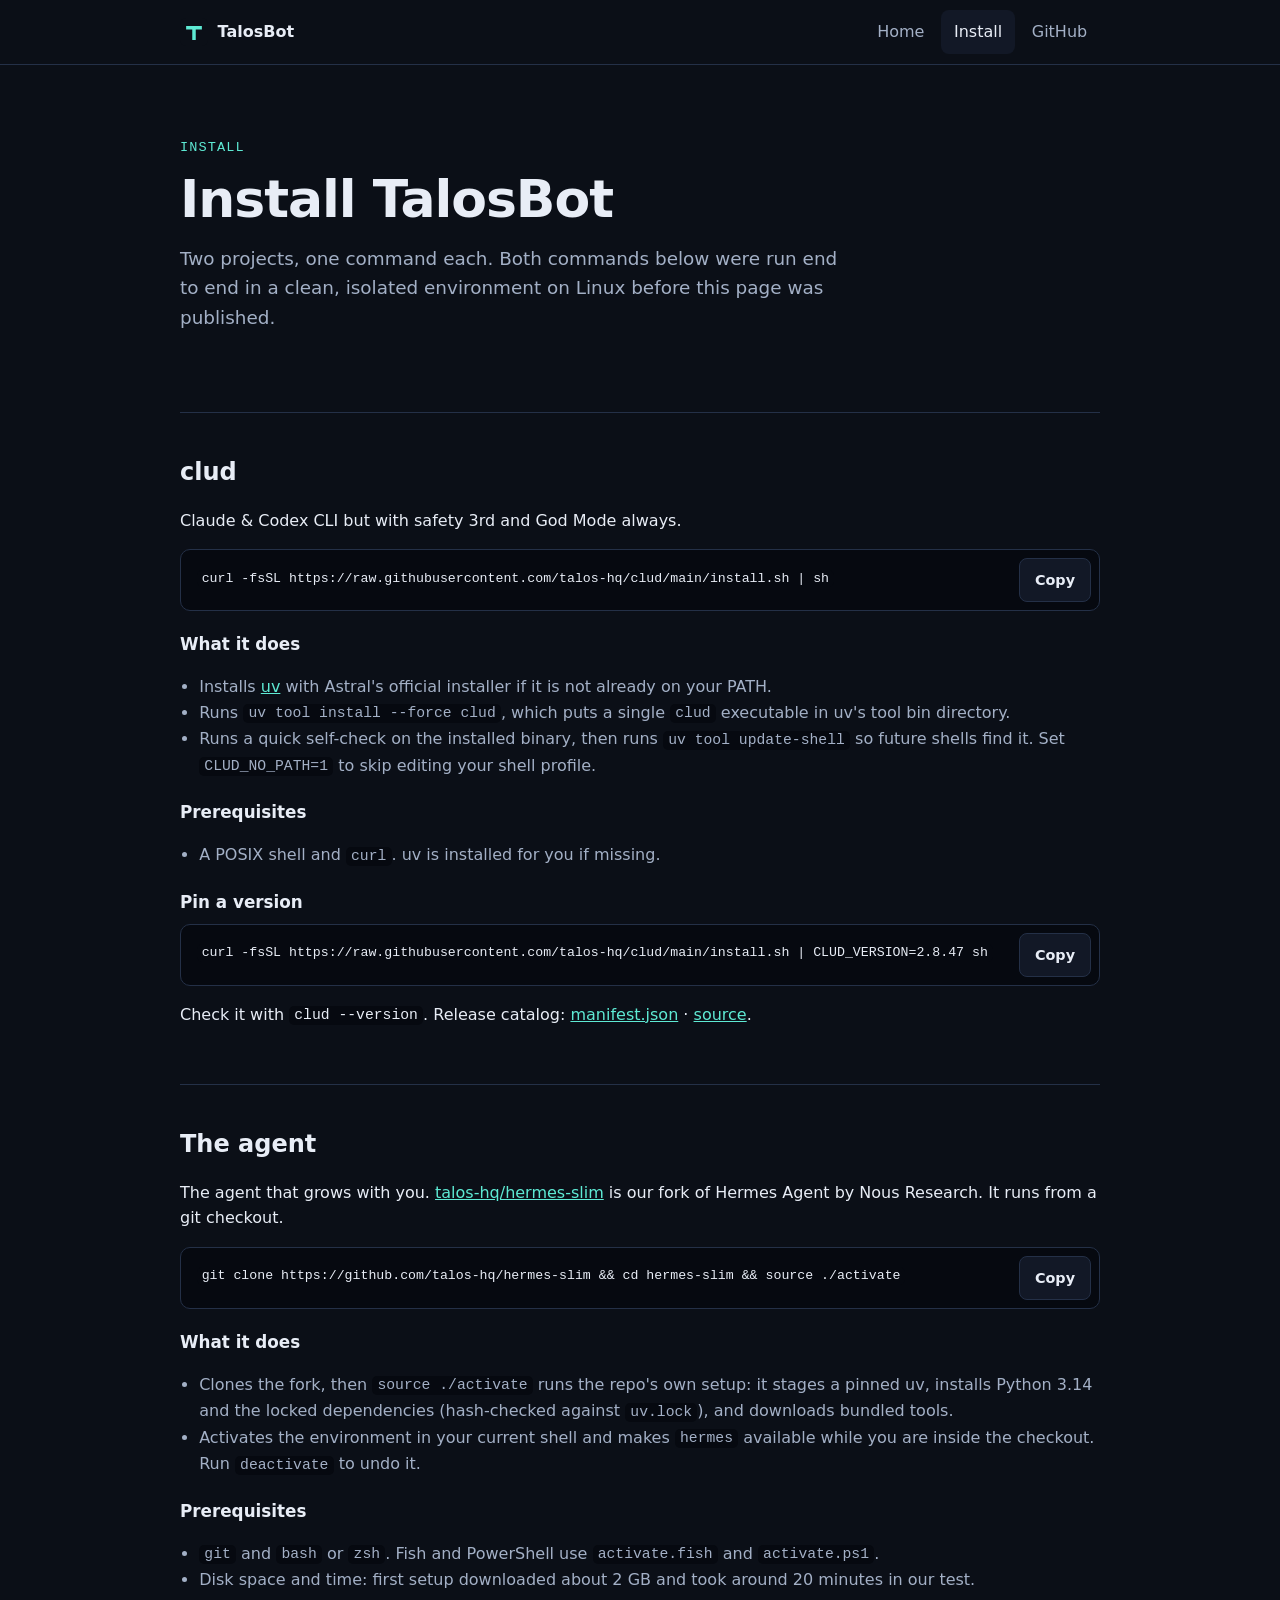
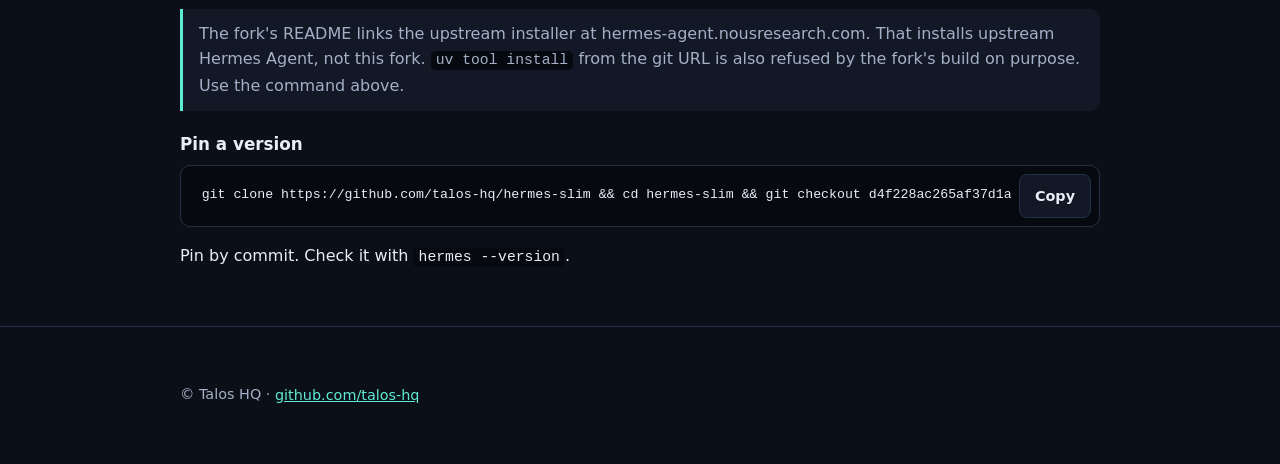
==== install/index.html @ ea89b293 "Add TalosBot landing and install pages Co-Authored-By: Claude Opus 5.5 <noreply@anthropic.com>" ====
<!doctype html>
<html lang="en">
<head>
<meta charset="utf-8">
<meta name="viewport" content="width=device-width, initial-scale=1">
<title>Install — TalosBot</title>
<meta name="description" content="Install clud and the TalosBot agent with verified one-line commands.">
<link rel="canonical" href="https://talosbot.ai/install/">
<link rel="icon" href="/favicon.svg" type="image/svg+xml">
<link rel="stylesheet" href="/assets/styles.css">
<meta property="og:type" content="website">
<meta property="og:site_name" content="TalosBot">
<meta property="og:title" content="Install — TalosBot">
<meta property="og:description" content="Install clud and the TalosBot agent with verified one-line commands.">
<meta property="og:url" content="https://talosbot.ai/install/">
<meta name="twitter:card" content="summary">
<meta name="twitter:title" content="Install — TalosBot">
<meta name="twitter:description" content="Install clud and the TalosBot agent with verified one-line commands.">
</head>
<body>
<a class="skip" href="#main">Skip to content</a>
<header class="site">
  <div class="wrap">
    <a class="brand" href="/"><img src="/favicon.svg" alt="" width="28" height="28">TalosBot</a>
    <nav aria-label="Primary">
      <ul>
        <li><a href="/">Home</a></li>
        <li><a href="/install/" aria-current="page">Install</a></li>
        <li><a href="https://github.com/talos-hq">GitHub</a></li>
      </ul>
    </nav>
  </div>
</header>
<main id="main">
  <div class="wrap">
    <section class="hero" aria-labelledby="page-title">
      <p class="eyebrow">Install</p>
      <h1 id="page-title">Install TalosBot</h1>
      <p class="lede">Two projects, one command each. Both commands below were run end to end in a clean, isolated environment on Linux before this page was published.</p>
    </section>

    <section class="product" id="clud" aria-labelledby="clud-title">
      <h2 id="clud-title">clud</h2>
      <p>Claude &amp; Codex CLI but with safety 3rd and God Mode always.</p>
      <div class="cmd"><pre><code id="cmd-clud">curl -fsSL https://raw.githubusercontent.com/talos-hq/clud/main/install.sh | sh</code></pre><button class="copy" type="button" data-copy="cmd-clud">Copy</button></div>
      <h3>What it does</h3>
      <ul class="plain">
        <li>Installs <a href="https://docs.astral.sh/uv/">uv</a> with Astral's official installer if it is not already on your PATH.</li>
        <li>Runs <code>uv tool install --force clud</code>, which puts a single <code>clud</code> executable in uv's tool bin directory.</li>
        <li>Runs a quick self-check on the installed binary, then runs <code>uv tool update-shell</code> so future shells find it. Set <code>CLUD_NO_PATH=1</code> to skip editing your shell profile.</li>
      </ul>
      <h3>Prerequisites</h3>
      <ul class="plain"><li>A POSIX shell and <code>curl</code>. uv is installed for you if missing.</li></ul>
      <h3>Pin a version</h3>
      <div class="cmd"><pre><code id="cmd-clud-pin">curl -fsSL https://raw.githubusercontent.com/talos-hq/clud/main/install.sh | CLUD_VERSION=2.8.47 sh</code></pre><button class="copy" type="button" data-copy="cmd-clud-pin">Copy</button></div>
      <p>Check it with <code>clud --version</code>. Release catalog: <a href="https://talos-hq.github.io/clud/install/manifest.json">manifest.json</a> · <a href="https://github.com/talos-hq/clud">source</a>.</p>
    </section>

    <section class="product" id="agent" aria-labelledby="agent-title">
      <h2 id="agent-title">The agent</h2>
      <p>The agent that grows with you. <a href="https://github.com/talos-hq/hermes-slim">talos-hq/hermes-slim</a> is our fork of Hermes Agent by Nous Research. It runs from a git checkout.</p>
      <div class="cmd"><pre><code id="cmd-agent">git clone https://github.com/talos-hq/hermes-slim &amp;&amp; cd hermes-slim &amp;&amp; source ./activate</code></pre><button class="copy" type="button" data-copy="cmd-agent">Copy</button></div>
      <h3>What it does</h3>
      <ul class="plain">
        <li>Clones the fork, then <code>source ./activate</code> runs the repo's own setup: it stages a pinned uv, installs Python 3.14 and the locked dependencies (hash-checked against <code>uv.lock</code>), and downloads bundled tools.</li>
        <li>Activates the environment in your current shell and makes <code>hermes</code> available while you are inside the checkout. Run <code>deactivate</code> to undo it.</li>
      </ul>
      <h3>Prerequisites</h3>
      <ul class="plain">
        <li><code>git</code> and <code>bash</code> or <code>zsh</code>. Fish and PowerShell use <code>activate.fish</code> and <code>activate.ps1</code>.</li>
        <li>Disk space and time: first setup downloaded about 2&nbsp;GB and took around 20 minutes in our test.</li>
      </ul>
      <p class="note">The fork's README links the upstream installer at hermes-agent.nousresearch.com. That installs upstream Hermes Agent, not this fork. <code>uv tool install</code> from the git URL is also refused by the fork's build on purpose. Use the command above.</p>
      <h3>Pin a version</h3>
      <div class="cmd"><pre><code id="cmd-agent-pin">git clone https://github.com/talos-hq/hermes-slim &amp;&amp; cd hermes-slim &amp;&amp; git checkout d4f228ac265af37d1a52ff65b28d884fd4b1aa22 &amp;&amp; source ./activate</code></pre><button class="copy" type="button" data-copy="cmd-agent-pin">Copy</button></div>
      <p>Pin by commit. Check it with <code>hermes --version</code>.</p>
    </section>
  </div>
</main>
<footer class="site">
  <div class="wrap">
    <p>© Talos HQ · <a href="https://github.com/talos-hq">github.com/talos-hq</a></p>
  </div>
</footer>
<script>
document.querySelectorAll('button[data-copy]').forEach(function (b) {
  b.addEventListener('click', function () {
    var t = document.getElementById(b.getAttribute('data-copy')).textContent;
    navigator.clipboard.writeText(t).then(function () {
      b.textContent = 'Copied';
      setTimeout(function () { b.textContent = 'Copy'; }, 1500);
    }, function () { b.textContent = 'Select it'; });
  });
});
</script>
</body>
</html>
---- assets/styles.css ----
:root{--bg:#0b0f17;--panel:#121826;--line:#243047;--fg:#e8edf6;--muted:#a3b0c6;--accent:#5eead4;--accent-ink:#04221d;
--font:system-ui,-apple-system,"Segoe UI",Roboto,Ubuntu,"Helvetica Neue",Arial,sans-serif;
--mono:ui-monospace,SFMono-Regular,Menlo,Consolas,"Liberation Mono",monospace}
*{box-sizing:border-box}
html{color-scheme:dark;scroll-behavior:smooth}
body{margin:0;background:var(--bg);color:var(--fg);font:16px/1.6 var(--font);min-width:320px}
a{color:var(--accent)}
a:hover{text-decoration-thickness:2px}
:focus-visible{outline:3px solid var(--accent);outline-offset:3px;border-radius:4px}
.skip{position:absolute;left:-999px;top:0;background:var(--accent);color:var(--accent-ink);padding:.75rem 1rem;z-index:10}
.skip:focus{left:1rem}
.wrap{max-width:960px;margin:0 auto;padding:0 1.25rem}
header.site{border-bottom:1px solid var(--line)}
header.site .wrap{display:flex;align-items:center;justify-content:space-between;gap:1rem;flex-wrap:wrap;min-height:64px}
.brand{display:inline-flex;align-items:center;gap:.6rem;color:var(--fg);text-decoration:none;font-weight:700;min-height:44px}
.brand img{width:28px;height:28px}
nav ul{list-style:none;margin:0;padding:0;display:flex;gap:.25rem;flex-wrap:wrap}
nav a{display:inline-flex;align-items:center;min-height:44px;padding:0 .8rem;color:var(--muted);text-decoration:none;border-radius:8px}
nav a:hover,nav a[aria-current=page]{color:var(--fg);background:var(--panel)}
.hero{padding:4.5rem 0 3rem}
.eyebrow{font-family:var(--mono);color:var(--accent);font-size:.85rem;letter-spacing:.08em;text-transform:uppercase;margin:0 0 .75rem}
h1{font-size:clamp(2rem,6vw,3.25rem);line-height:1.1;margin:0 0 1rem;letter-spacing:-.02em}
h2{font-size:1.5rem;margin:0 0 .5rem}
h3{font-size:1.05rem;margin:1.25rem 0 .4rem}
.lede{color:var(--muted);font-size:1.15rem;max-width:42rem;margin:0 0 2rem}
.btn{display:inline-flex;align-items:center;justify-content:center;min-height:44px;padding:0 1.25rem;border-radius:10px;font-weight:600;text-decoration:none;border:1px solid var(--line);color:var(--fg);background:var(--panel)}
.btn.primary{background:var(--accent);color:var(--accent-ink);border-color:var(--accent)}
.actions{display:flex;gap:.75rem;flex-wrap:wrap}
.grid{display:grid;grid-template-columns:repeat(auto-fit,minmax(260px,1fr));gap:1rem;padding:1rem 0 3rem}
.card{background:var(--panel);border:1px solid var(--line);border-radius:14px;padding:1.5rem}
.card p{color:var(--muted);margin:.25rem 0 1rem}
.tag{font-family:var(--mono);font-size:.8rem;color:var(--accent)}
section.product{border-top:1px solid var(--line);padding:2.5rem 0}
.cmd{display:flex;align-items:stretch;gap:.5rem;background:#060910;border:1px solid var(--line);border-radius:10px;padding:.5rem;margin:.5rem 0 1rem}
.cmd pre{margin:0;flex:1;overflow-x:auto;padding:.6rem .5rem;font:0.9rem/1.5 var(--mono);color:var(--fg);white-space:pre}
.copy{min-width:72px;min-height:44px;border-radius:8px;border:1px solid var(--line);background:var(--panel);color:var(--fg);font:600 .9rem var(--font);cursor:pointer}
.copy:hover{border-color:var(--accent)}
ul.plain{padding-left:1.2rem;color:var(--muted)}
code{font-family:var(--mono);font-size:.92em;background:#060910;padding:.1em .35em;border-radius:5px}
.note{border-left:3px solid var(--accent);background:var(--panel);padding:.75rem 1rem;border-radius:0 10px 10px 0;color:var(--muted)}
footer.site{border-top:1px solid var(--line);color:var(--muted);font-size:.9rem;padding:2rem 0}
footer.site a{display:inline-flex;align-items:center;min-height:44px}
@media (prefers-reduced-motion:reduce){html{scroll-behavior:auto}*{transition:none!important;animation:none!important}}
@media (max-width:480px){.cmd{flex-direction:column}.copy{width:100%}.hero{padding:3rem 0 2rem}}
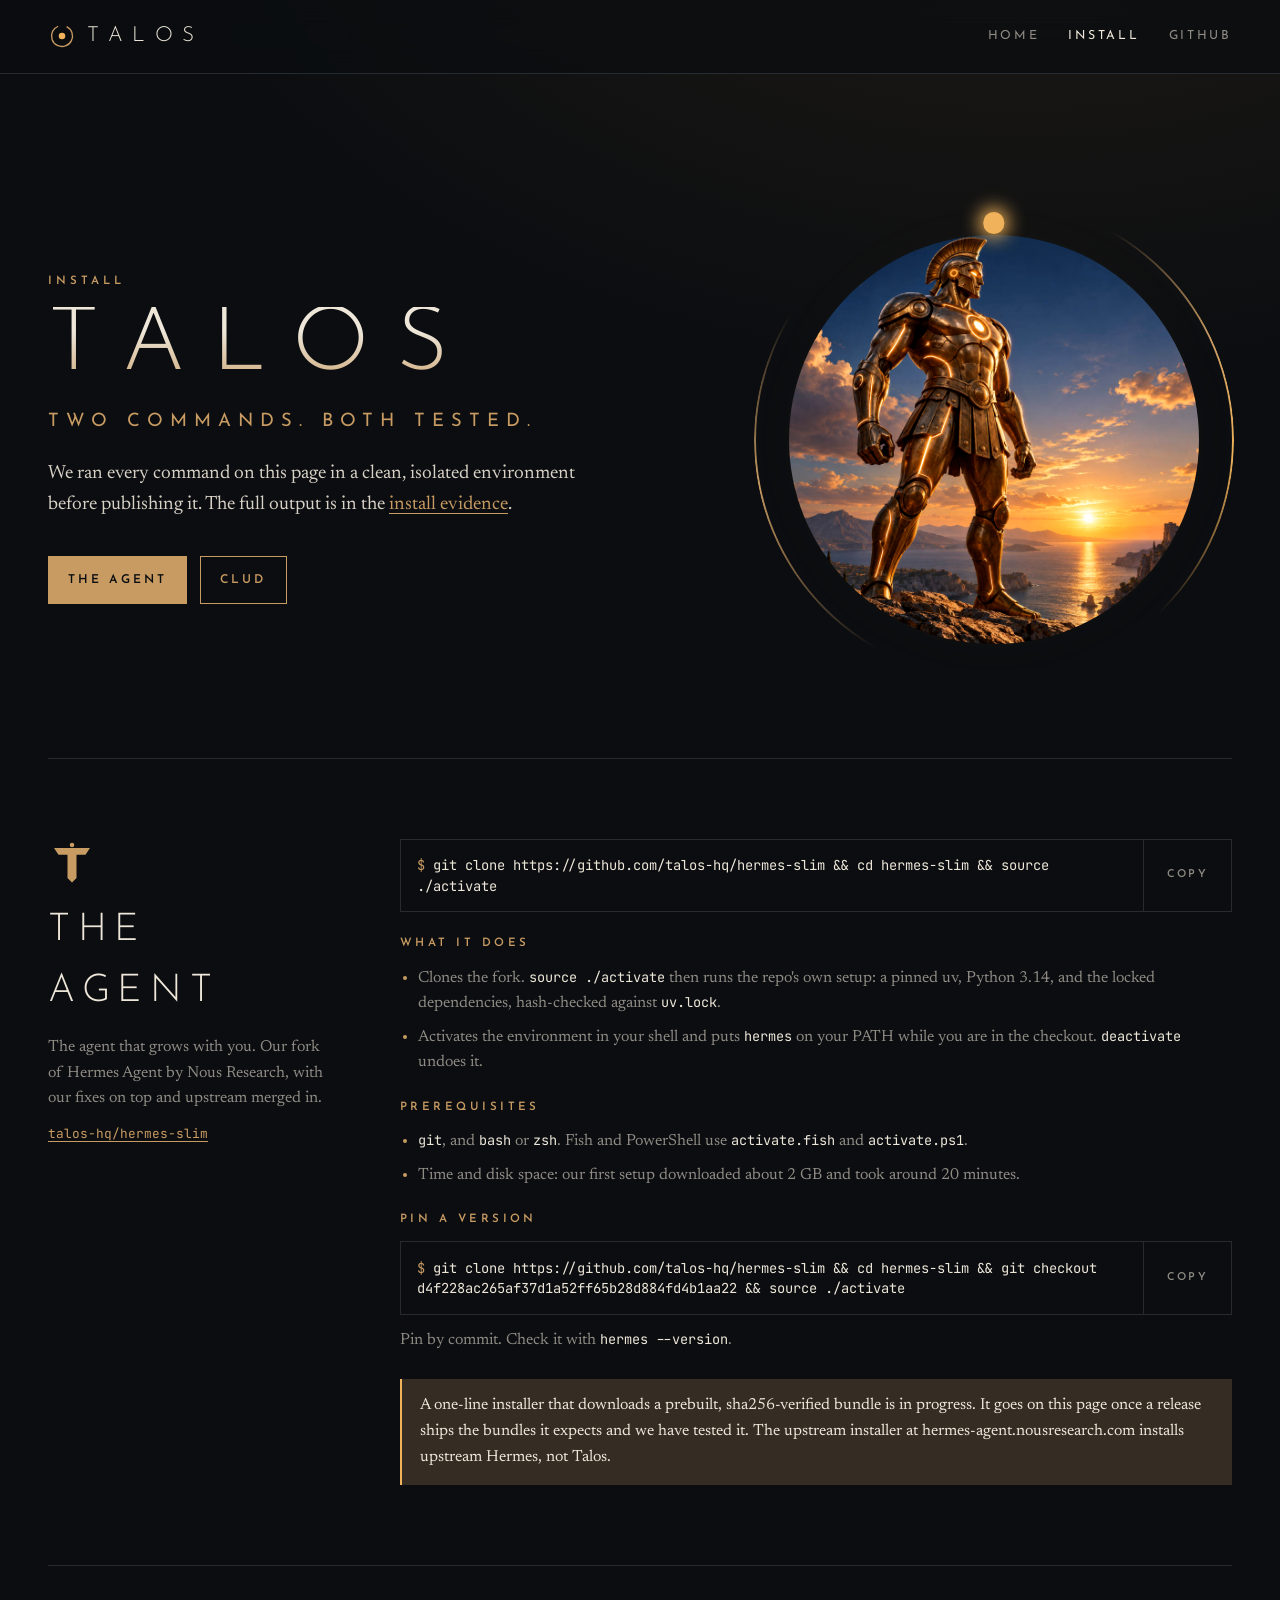
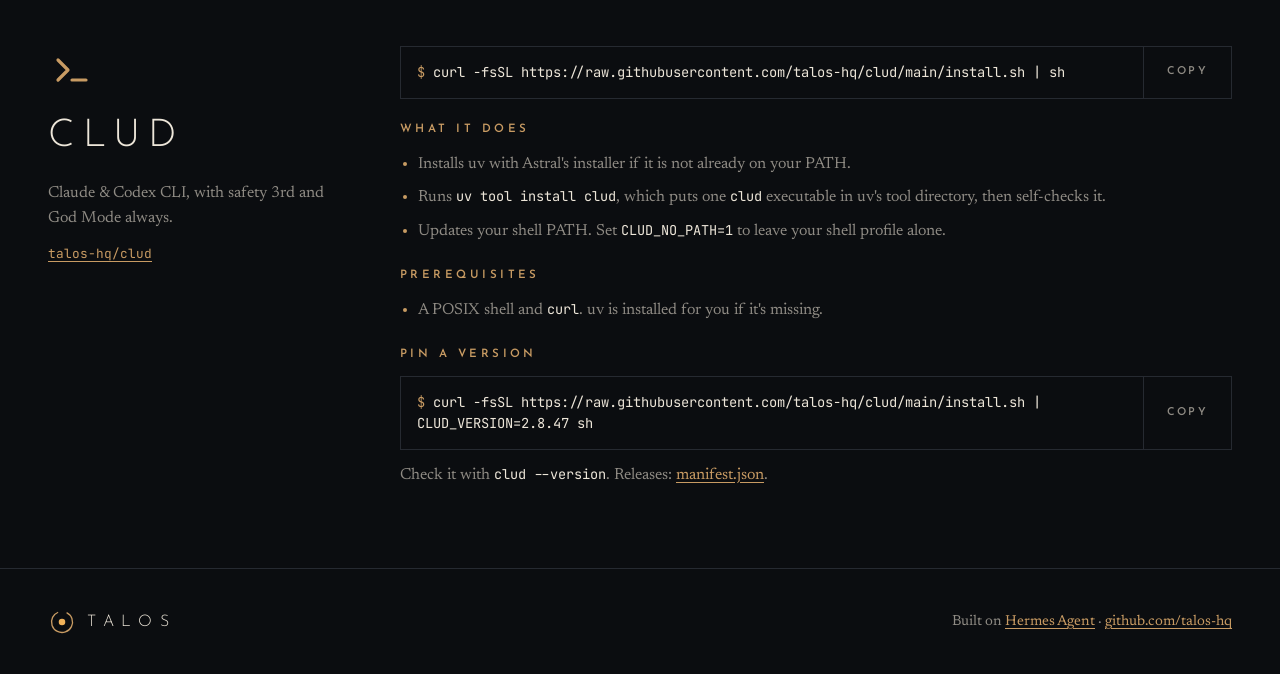
==== commit 1af28932: "Redesign talosbot.ai around the Talos identity Bronze-on-obsidian look from the Talos brand boards: " ====
--- a/install/index.html
+++ b/install/index.html
@@ -2,96 +2,134 @@
 <html lang="en">
 <head>
 <meta charset="utf-8">
-<meta name="viewport" content="width=device-width, initial-scale=1">
-<title>Install — TalosBot</title>
-<meta name="description" content="Install clud and the TalosBot agent with verified one-line commands.">
+<meta name="viewport" content="width=device-width, initial-scale=1, viewport-fit=cover">
+<title>Install Talos</title>
+<meta name="description" content="Install the Talos agent and clud. Every command on this page was run end to end before it was published.">
+<meta name="theme-color" content="#0b0d10">
 <link rel="canonical" href="https://talosbot.ai/install/">
 <link rel="icon" href="/favicon.svg" type="image/svg+xml">
+<link rel="preconnect" href="https://fonts.googleapis.com">
+<link rel="preconnect" href="https://fonts.gstatic.com" crossorigin>
+<link rel="stylesheet" href="https://fonts.googleapis.com/css2?family=Josefin+Sans:wght@200;300;400;600&family=Newsreader:ital,opsz,wght@0,6..72,400;0,6..72,500;1,6..72,400&family=JetBrains+Mono:wght@400;600&display=swap">
 <link rel="stylesheet" href="/assets/styles.css">
 <meta property="og:type" content="website">
-<meta property="og:site_name" content="TalosBot">
-<meta property="og:title" content="Install — TalosBot">
-<meta property="og:description" content="Install clud and the TalosBot agent with verified one-line commands.">
+<meta property="og:site_name" content="Talos">
+<meta property="og:title" content="Install Talos">
+<meta property="og:description" content="Install the Talos agent and clud with commands we ran before publishing.">
 <meta property="og:url" content="https://talosbot.ai/install/">
-<meta name="twitter:card" content="summary">
-<meta name="twitter:title" content="Install — TalosBot">
-<meta name="twitter:description" content="Install clud and the TalosBot agent with verified one-line commands.">
+<meta property="og:image" content="https://talosbot.ai/assets/og.jpg">
+<meta name="twitter:card" content="summary_large_image">
+<meta name="twitter:image" content="https://talosbot.ai/assets/og.jpg">
 </head>
 <body>
 <a class="skip" href="#main">Skip to content</a>
-<header class="site">
+<header class="nav">
   <div class="wrap">
-    <a class="brand" href="/"><img src="/favicon.svg" alt="" width="28" height="28">TalosBot</a>
+    <a class="wordmark" href="/" aria-label="Talos home"><svg aria-hidden="true"><use href="/assets/icons.svg#emblem"/></svg>TALOS</a>
     <nav aria-label="Primary">
-      <ul>
-        <li><a href="/">Home</a></li>
-        <li><a href="/install/" aria-current="page">Install</a></li>
-        <li><a href="https://github.com/talos-hq">GitHub</a></li>
-      </ul>
+      <a href="/">Home</a>
+      <a href="/install/" aria-current="page">Install</a>
+      <a href="https://github.com/talos-hq">GitHub</a>
     </nav>
   </div>
 </header>
+
 <main id="main">
+  <section class="hero">
+    <div class="wrap">
+      <div>
+        <p class="label">Install</p>
+        <h1 style="margin-top:1.2rem;font-size:clamp(2.8rem,8vw,5.6rem)">TALOS</h1>
+        <p class="tag">Two commands. Both tested.</p>
+        <p class="lede">We ran every command on this page in a clean, isolated environment before publishing it. The full output is in the <a href="https://github.com/talos-hq/talos-hq.github.io/blob/main/docs/install-evidence.md">install evidence</a>.</p>
+        <div class="ctas">
+          <a class="btn solid" href="#agent">The agent</a>
+          <a class="btn" href="#clud">clud</a>
+        </div>
+      </div>
+      <figure class="emblem">
+        <img src="/assets/talos.jpg" alt="The bronze Talos figure inside a turning bronze ring" width="900" height="900" fetchpriority="high">
+        <span class="core" aria-hidden="true"></span>
+      </figure>
+    </div>
+  </section>
+
   <div class="wrap">
-    <section class="hero" aria-labelledby="page-title">
-      <p class="eyebrow">Install</p>
-      <h1 id="page-title">Install TalosBot</h1>
-      <p class="lede">Two projects, one command each. Both commands below were run end to end in a clean, isolated environment on Linux before this page was published.</p>
+    <section class="install-block" id="agent" aria-labelledby="agent-title">
+      <aside class="reveal">
+        <svg aria-hidden="true"><use href="/assets/icons.svg#t"/></svg>
+        <h2 id="agent-title">THE AGENT</h2>
+        <p>The agent that grows with you. Our fork of Hermes Agent by Nous Research, with our fixes on top and upstream merged in.</p>
+        <p class="repo" style="font:.8rem var(--mono)"><a href="https://github.com/talos-hq/hermes-slim">talos-hq/hermes-slim</a></p>
+      </aside>
+      <div class="body reveal">
+        <div class="cmd"><pre data-prompt="$">git clone https://github.com/talos-hq/hermes-slim &amp;&amp; cd hermes-slim &amp;&amp; source ./activate</pre><button type="button" data-copy>Copy</button></div>
+        <div>
+          <h3>What it does</h3>
+          <ul style="margin-top:1rem">
+            <li>Clones the fork. <code>source ./activate</code> then runs the repo's own setup: a pinned uv, Python 3.14, and the locked dependencies, hash-checked against <code>uv.lock</code>.</li>
+            <li>Activates the environment in your shell and puts <code>hermes</code> on your PATH while you are in the checkout. <code>deactivate</code> undoes it.</li>
+          </ul>
+        </div>
+        <div>
+          <h3>Prerequisites</h3>
+          <ul style="margin-top:1rem">
+            <li><code>git</code>, and <code>bash</code> or <code>zsh</code>. Fish and PowerShell use <code>activate.fish</code> and <code>activate.ps1</code>.</li>
+            <li>Time and disk space: our first setup downloaded about 2&nbsp;GB and took around 20 minutes.</li>
+          </ul>
+        </div>
+        <div>
+          <h3>Pin a version</h3>
+          <div class="cmd" style="margin-top:1rem"><pre data-prompt="$">git clone https://github.com/talos-hq/hermes-slim &amp;&amp; cd hermes-slim &amp;&amp; git checkout d4f228ac265af37d1a52ff65b28d884fd4b1aa22 &amp;&amp; source ./activate</pre><button type="button" data-copy>Copy</button></div>
+          <p style="margin-top:.8rem;color:var(--stone);font-size:1rem">Pin by commit. Check it with <code>hermes --version</code>.</p>
+        </div>
+        <p class="callout">A one-line installer that downloads a prebuilt, sha256-verified bundle is in progress. It goes on this page once a release ships the bundles it expects and we have tested it. The upstream installer at hermes-agent.nousresearch.com installs upstream Hermes, not Talos.</p>
+      </div>
     </section>
 
-    <section class="product" id="clud" aria-labelledby="clud-title">
-      <h2 id="clud-title">clud</h2>
-      <p>Claude &amp; Codex CLI but with safety 3rd and God Mode always.</p>
-      <div class="cmd"><pre><code id="cmd-clud">curl -fsSL https://raw.githubusercontent.com/talos-hq/clud/main/install.sh | sh</code></pre><button class="copy" type="button" data-copy="cmd-clud">Copy</button></div>
-      <h3>What it does</h3>
-      <ul class="plain">
-        <li>Installs <a href="https://docs.astral.sh/uv/">uv</a> with Astral's official installer if it is not already on your PATH.</li>
-        <li>Runs <code>uv tool install --force clud</code>, which puts a single <code>clud</code> executable in uv's tool bin directory.</li>
-        <li>Runs a quick self-check on the installed binary, then runs <code>uv tool update-shell</code> so future shells find it. Set <code>CLUD_NO_PATH=1</code> to skip editing your shell profile.</li>
-      </ul>
-      <h3>Prerequisites</h3>
-      <ul class="plain"><li>A POSIX shell and <code>curl</code>. uv is installed for you if missing.</li></ul>
-      <h3>Pin a version</h3>
-      <div class="cmd"><pre><code id="cmd-clud-pin">curl -fsSL https://raw.githubusercontent.com/talos-hq/clud/main/install.sh | CLUD_VERSION=2.8.47 sh</code></pre><button class="copy" type="button" data-copy="cmd-clud-pin">Copy</button></div>
-      <p>Check it with <code>clud --version</code>. Release catalog: <a href="https://talos-hq.github.io/clud/install/manifest.json">manifest.json</a> · <a href="https://github.com/talos-hq/clud">source</a>.</p>
-    </section>
-
-    <section class="product" id="agent" aria-labelledby="agent-title">
-      <h2 id="agent-title">The agent</h2>
-      <p>The agent that grows with you. <a href="https://github.com/talos-hq/hermes-slim">talos-hq/hermes-slim</a> is our fork of Hermes Agent by Nous Research. It runs from a git checkout.</p>
-      <div class="cmd"><pre><code id="cmd-agent">git clone https://github.com/talos-hq/hermes-slim &amp;&amp; cd hermes-slim &amp;&amp; source ./activate</code></pre><button class="copy" type="button" data-copy="cmd-agent">Copy</button></div>
-      <h3>What it does</h3>
-      <ul class="plain">
-        <li>Clones the fork, then <code>source ./activate</code> runs the repo's own setup: it stages a pinned uv, installs Python 3.14 and the locked dependencies (hash-checked against <code>uv.lock</code>), and downloads bundled tools.</li>
-        <li>Activates the environment in your current shell and makes <code>hermes</code> available while you are inside the checkout. Run <code>deactivate</code> to undo it.</li>
-      </ul>
-      <h3>Prerequisites</h3>
-      <ul class="plain">
-        <li><code>git</code> and <code>bash</code> or <code>zsh</code>. Fish and PowerShell use <code>activate.fish</code> and <code>activate.ps1</code>.</li>
-        <li>Disk space and time: first setup downloaded about 2&nbsp;GB and took around 20 minutes in our test.</li>
-      </ul>
-      <p class="note">The fork's README links the upstream installer at hermes-agent.nousresearch.com. That installs upstream Hermes Agent, not this fork. <code>uv tool install</code> from the git URL is also refused by the fork's build on purpose. Use the command above.</p>
-      <h3>Pin a version</h3>
-      <div class="cmd"><pre><code id="cmd-agent-pin">git clone https://github.com/talos-hq/hermes-slim &amp;&amp; cd hermes-slim &amp;&amp; git checkout d4f228ac265af37d1a52ff65b28d884fd4b1aa22 &amp;&amp; source ./activate</code></pre><button class="copy" type="button" data-copy="cmd-agent-pin">Copy</button></div>
-      <p>Pin by commit. Check it with <code>hermes --version</code>.</p>
+    <section class="install-block" id="clud" aria-labelledby="clud-title">
+      <aside class="reveal">
+        <svg aria-hidden="true"><use href="/assets/icons.svg#term"/></svg>
+        <h2 id="clud-title">CLUD</h2>
+        <p>Claude &amp; Codex CLI, with safety 3rd and God Mode always.</p>
+        <p style="font:.8rem var(--mono)"><a href="https://github.com/talos-hq/clud">talos-hq/clud</a></p>
+      </aside>
+      <div class="body reveal">
+        <div class="cmd"><pre data-prompt="$">curl -fsSL https://raw.githubusercontent.com/talos-hq/clud/main/install.sh | sh</pre><button type="button" data-copy>Copy</button></div>
+        <div>
+          <h3>What it does</h3>
+          <ul style="margin-top:1rem">
+            <li>Installs uv with Astral's installer if it is not already on your PATH.</li>
+            <li>Runs <code>uv tool install clud</code>, which puts one <code>clud</code> executable in uv's tool directory, then self-checks it.</li>
+            <li>Updates your shell PATH. Set <code>CLUD_NO_PATH=1</code> to leave your shell profile alone.</li>
+          </ul>
+        </div>
+        <div>
+          <h3>Prerequisites</h3>
+          <ul style="margin-top:1rem"><li>A POSIX shell and <code>curl</code>. uv is installed for you if it's missing.</li></ul>
+        </div>
+        <div>
+          <h3>Pin a version</h3>
+          <div class="cmd" style="margin-top:1rem"><pre data-prompt="$">curl -fsSL https://raw.githubusercontent.com/talos-hq/clud/main/install.sh | CLUD_VERSION=2.8.47 sh</pre><button type="button" data-copy>Copy</button></div>
+          <p style="margin-top:.8rem;color:var(--stone);font-size:1rem">Check it with <code>clud --version</code>. Releases: <a href="https://talos-hq.github.io/clud/install/manifest.json">manifest.json</a>.</p>
+        </div>
+      </div>
     </section>
   </div>
 </main>
-<footer class="site">
+
+<footer>
   <div class="wrap">
-    <p>© Talos HQ · <a href="https://github.com/talos-hq">github.com/talos-hq</a></p>
+    <a class="wordmark" href="/" style="font-size:1rem"><svg aria-hidden="true"><use href="/assets/icons.svg#emblem"/></svg>TALOS</a>
+    <span>Built on <a href="https://github.com/NousResearch/hermes-agent">Hermes Agent</a> · <a href="https://github.com/talos-hq">github.com/talos-hq</a></span>
   </div>
 </footer>
 <script>
-document.querySelectorAll('button[data-copy]').forEach(function (b) {
-  b.addEventListener('click', function () {
-    var t = document.getElementById(b.getAttribute('data-copy')).textContent;
-    navigator.clipboard.writeText(t).then(function () {
-      b.textContent = 'Copied';
-      setTimeout(function () { b.textContent = 'Copy'; }, 1500);
-    }, function () { b.textContent = 'Select it'; });
-  });
-});
+document.querySelectorAll("[data-copy]").forEach(btn => btn.addEventListener("click", async () => {
+  try { await navigator.clipboard.writeText(btn.previousElementSibling.textContent.trim()); } catch { return; }
+  btn.textContent = "Copied"; btn.dataset.done = "";
+  setTimeout(() => { btn.textContent = "Copy"; delete btn.dataset.done; }, 1600);
+}));
 </script>
 </body>
 </html>
--- a/assets/styles.css
+++ b/assets/styles.css
@@ -1,44 +1,314 @@
-:root{--bg:#0b0f17;--panel:#121826;--line:#243047;--fg:#e8edf6;--muted:#a3b0c6;--accent:#5eead4;--accent-ink:#04221d;
---font:system-ui,-apple-system,"Segoe UI",Roboto,Ubuntu,"Helvetica Neue",Arial,sans-serif;
---mono:ui-monospace,SFMono-Regular,Menlo,Consolas,"Liberation Mono",monospace}
-*{box-sizing:border-box}
-html{color-scheme:dark;scroll-behavior:smooth}
-body{margin:0;background:var(--bg);color:var(--fg);font:16px/1.6 var(--font);min-width:320px}
-a{color:var(--accent)}
-a:hover{text-decoration-thickness:2px}
-:focus-visible{outline:3px solid var(--accent);outline-offset:3px;border-radius:4px}
-.skip{position:absolute;left:-999px;top:0;background:var(--accent);color:var(--accent-ink);padding:.75rem 1rem;z-index:10}
-.skip:focus{left:1rem}
-.wrap{max-width:960px;margin:0 auto;padding:0 1.25rem}
-header.site{border-bottom:1px solid var(--line)}
-header.site .wrap{display:flex;align-items:center;justify-content:space-between;gap:1rem;flex-wrap:wrap;min-height:64px}
-.brand{display:inline-flex;align-items:center;gap:.6rem;color:var(--fg);text-decoration:none;font-weight:700;min-height:44px}
-.brand img{width:28px;height:28px}
-nav ul{list-style:none;margin:0;padding:0;display:flex;gap:.25rem;flex-wrap:wrap}
-nav a{display:inline-flex;align-items:center;min-height:44px;padding:0 .8rem;color:var(--muted);text-decoration:none;border-radius:8px}
-nav a:hover,nav a[aria-current=page]{color:var(--fg);background:var(--panel)}
-.hero{padding:4.5rem 0 3rem}
-.eyebrow{font-family:var(--mono);color:var(--accent);font-size:.85rem;letter-spacing:.08em;text-transform:uppercase;margin:0 0 .75rem}
-h1{font-size:clamp(2rem,6vw,3.25rem);line-height:1.1;margin:0 0 1rem;letter-spacing:-.02em}
-h2{font-size:1.5rem;margin:0 0 .5rem}
-h3{font-size:1.05rem;margin:1.25rem 0 .4rem}
-.lede{color:var(--muted);font-size:1.15rem;max-width:42rem;margin:0 0 2rem}
-.btn{display:inline-flex;align-items:center;justify-content:center;min-height:44px;padding:0 1.25rem;border-radius:10px;font-weight:600;text-decoration:none;border:1px solid var(--line);color:var(--fg);background:var(--panel)}
-.btn.primary{background:var(--accent);color:var(--accent-ink);border-color:var(--accent)}
-.actions{display:flex;gap:.75rem;flex-wrap:wrap}
-.grid{display:grid;grid-template-columns:repeat(auto-fit,minmax(260px,1fr));gap:1rem;padding:1rem 0 3rem}
-.card{background:var(--panel);border:1px solid var(--line);border-radius:14px;padding:1.5rem}
-.card p{color:var(--muted);margin:.25rem 0 1rem}
-.tag{font-family:var(--mono);font-size:.8rem;color:var(--accent)}
-section.product{border-top:1px solid var(--line);padding:2.5rem 0}
-.cmd{display:flex;align-items:stretch;gap:.5rem;background:#060910;border:1px solid var(--line);border-radius:10px;padding:.5rem;margin:.5rem 0 1rem}
-.cmd pre{margin:0;flex:1;overflow-x:auto;padding:.6rem .5rem;font:0.9rem/1.5 var(--mono);color:var(--fg);white-space:pre}
-.copy{min-width:72px;min-height:44px;border-radius:8px;border:1px solid var(--line);background:var(--panel);color:var(--fg);font:600 .9rem var(--font);cursor:pointer}
-.copy:hover{border-color:var(--accent)}
-ul.plain{padding-left:1.2rem;color:var(--muted)}
-code{font-family:var(--mono);font-size:.92em;background:#060910;padding:.1em .35em;border-radius:5px}
-.note{border-left:3px solid var(--accent);background:var(--panel);padding:.75rem 1rem;border-radius:0 10px 10px 0;color:var(--muted)}
-footer.site{border-top:1px solid var(--line);color:var(--muted);font-size:.9rem;padding:2rem 0}
-footer.site a{display:inline-flex;align-items:center;min-height:44px}
-@media (prefers-reduced-motion:reduce){html{scroll-behavior:auto}*{transition:none!important;animation:none!important}}
-@media (max-width:480px){.cmd{flex-direction:column}.copy{width:100%}.hero{padding:3rem 0 2rem}}
+@layer reset, tokens, base, components, motion;
+
+@layer reset {
+  *, *::before, *::after { box-sizing: border-box; }
+  body, h1, h2, h3, p, figure, pre { margin: 0; }
+  img, svg { display: block; max-width: 100%; }
+  button { font: inherit; color: inherit; }
+}
+
+@layer tokens {
+  @property --spin { syntax: "<angle>"; inherits: false; initial-value: 0deg; }
+  @property --glow { syntax: "<number>"; inherits: true; initial-value: 0.6; }
+
+  :root {
+    --obsidian: #0b0d10;
+    --basalt: #13161b;
+    --seam: #262a31;
+    --bronze: #c89b63;
+    --ember: #f0b25a;
+    --sandstone: #ede6d9;
+    --stone: #8f8b84;
+    --bronze-soft: color-mix(in oklch, var(--bronze) 22%, transparent);
+    --display: "Josefin Sans", "Futura", "Century Gothic", sans-serif;
+    --body: "Newsreader", "Iowan Old Style", Georgia, serif;
+    --mono: "JetBrains Mono", ui-monospace, "SF Mono", Menlo, monospace;
+    --gutter: max(16px, env(safe-area-inset-left, 0px));
+    --ease: cubic-bezier(.2, .7, .1, 1);
+    color-scheme: dark;
+  }
+}
+
+@layer base {
+  html { scroll-behavior: smooth; }
+  body {
+    min-height: 100dvh;
+    background:
+      radial-gradient(120vmax 80vmax at 80% -10%, color-mix(in oklch, var(--ember) 10%, transparent), transparent 60%),
+      var(--obsidian);
+    color: var(--sandstone);
+    font: 400 1.125rem/1.6 var(--body);
+    -webkit-font-smoothing: antialiased;
+    overflow-x: clip;
+  }
+  ::selection { background: var(--bronze); color: var(--obsidian); }
+  a { color: var(--bronze); text-underline-offset: .2em; }
+  :focus-visible { outline: 2px solid var(--ember); outline-offset: 3px; }
+  h1, h2, h3 { font-family: var(--display); font-weight: 300; text-wrap: balance; }
+  p { text-wrap: pretty; }
+  .wrap { width: min(74rem, 100% - 2 * var(--gutter)); margin-inline: auto; }
+  .label { font: 600 .72rem/1 var(--display); letter-spacing: .34em; text-transform: uppercase; color: var(--bronze); }
+  .sr { position: absolute; width: 1px; height: 1px; overflow: hidden; clip-path: inset(50%); }
+}
+
+@layer components {
+  /* nav */
+  .nav {
+    position: sticky; top: 0; z-index: 10;
+    background: color-mix(in oklch, var(--obsidian) 78%, transparent);
+    backdrop-filter: blur(14px) saturate(1.4);
+    border-bottom: 1px solid var(--seam);
+    & .wrap { display: flex; align-items: center; justify-content: space-between; padding-block: .9rem; gap: 1rem; }
+    & nav { display: flex; gap: 1.8rem; }
+    & nav a { font: 400 .78rem/1 var(--display); letter-spacing: .22em; text-transform: uppercase; color: var(--stone); text-decoration: none; transition: color .2s; }
+    & nav a:hover { color: var(--sandstone); }
+    @media (max-width: 680px) { & nav { display: none; } }
+  }
+  .wordmark {
+    display: inline-flex; align-items: center; gap: .7rem;
+    font: 300 1.3rem/1 var(--display); letter-spacing: .46em; color: var(--sandstone); text-decoration: none;
+    & svg { width: 28px; height: 28px; }
+  }
+
+  /* hero */
+  .hero {
+    position: relative; isolation: isolate;
+    padding-block: clamp(4rem, 10vw, 8rem) clamp(3rem, 7vw, 5rem);
+    & .wrap > * { min-width: 0; }
+    & .wrap { display: grid; grid-template-columns: minmax(0, 1.15fr) minmax(0, .85fr); gap: clamp(2rem, 5vw, 4rem); align-items: center; }
+    @media (max-width: 880px) { & .wrap { grid-template-columns: 1fr; } }
+  }
+  .hero h1 {
+    font-size: clamp(3.4rem, 11vw, 7.8rem); line-height: .9; font-weight: 300;
+    letter-spacing: .3em; margin-right: -.3em;
+    background: linear-gradient(180deg, var(--sandstone) 30%, color-mix(in oklch, var(--bronze) 85%, var(--sandstone)));
+    -webkit-background-clip: text; background-clip: text; color: transparent;
+  }
+  .hero .tag { margin-top: 1.4rem; font: 400 clamp(.9rem, 1.8vw, 1.15rem)/1.3 var(--display); letter-spacing: .38em; text-transform: uppercase; color: var(--bronze); }
+  .hero .lede { margin-top: 1.6rem; max-width: 34rem; color: color-mix(in oklch, var(--sandstone) 78%, var(--stone)); font-size: 1.2rem; }
+
+  /* the emblem: ring + core, slowly turning, with the bronze figure inside */
+  .emblem {
+    position: relative; aspect-ratio: 1; width: min(100%, 30rem); justify-self: center;
+    border-radius: 50%;
+    &::before {
+      content: ""; position: absolute; inset: -2px; border-radius: inherit; padding: 2px;
+      background: conic-gradient(from var(--spin), transparent 0 8%, var(--bronze) 18%, var(--ember) 26%, transparent 38% 58%, var(--bronze) 72%, transparent 84%);
+      mask: linear-gradient(#000 0 0) content-box exclude, linear-gradient(#000 0 0);
+      animation: spin 14s linear infinite;
+    }
+    &::after {
+      content: ""; position: absolute; inset: 8%; border-radius: inherit; z-index: -1;
+      background: radial-gradient(closest-side, color-mix(in oklch, var(--ember) calc(var(--glow) * 40%), transparent), transparent);
+      filter: blur(30px); animation: breathe 6s ease-in-out infinite;
+    }
+    & img { position: absolute; inset: 7%; width: 86%; height: 86%; border-radius: 50%; object-fit: cover; object-position: 50% 30%; filter: saturate(1.05) contrast(1.05); }
+    & .core { position: absolute; width: 4.5%; aspect-ratio: 1; border-radius: 50%; top: 2.2%; left: 50%; translate: -50% 0; background: var(--ember); box-shadow: 0 0 18px 4px var(--ember); }
+  }
+
+  /* installer card */
+  .installer {
+    margin-top: 2.4rem; max-width: 40rem;
+    border: 1px solid var(--seam); background: color-mix(in oklch, var(--basalt) 85%, transparent);
+    backdrop-filter: blur(6px);
+    container-type: inline-size;
+  }
+  .tabs { display: flex; border-bottom: 1px solid var(--seam); overflow-x: auto; scrollbar-width: none; }
+  .tabs label {
+    flex: 1; display: inline-flex; align-items: center; justify-content: center; gap: .55rem; white-space: nowrap;
+    padding: .95rem 1rem; cursor: pointer; color: var(--stone);
+    font: 600 .72rem/1 var(--display); letter-spacing: .22em; text-transform: uppercase;
+    border-bottom: 2px solid transparent; transition: color .2s, border-color .2s, background .2s;
+    &:hover { color: var(--sandstone); }
+    & svg { width: 15px; height: 15px; flex: none; }
+    &:has(input:checked) { color: var(--sandstone); border-color: var(--bronze); background: var(--bronze-soft); }
+    &:has(input:focus-visible) { outline: 2px solid var(--ember); outline-offset: -2px; }
+    & input { position: absolute; opacity: 0; pointer-events: none; }
+  }
+  .panel { display: none; grid-template-columns: minmax(0, 1fr); padding: 1.2rem 1.2rem 1.3rem; gap: .9rem; }
+  .installer:has(#os-mac:checked) .panel.mac,
+  .installer:has(#os-linux:checked) .panel.linux,
+  .installer:has(#os-win:checked) .panel.win { display: grid; animation: rise .35s var(--ease); }
+  .cmd {
+    display: flex; align-items: stretch; border: 1px solid var(--seam); background: var(--obsidian);
+    & pre { flex: 1; min-width: 0; padding: .95rem 1rem; white-space: pre-wrap; overflow-wrap: anywhere; font: 400 .86rem/1.5 var(--mono); color: var(--sandstone); }
+    & pre::before { content: attr(data-prompt) " "; color: var(--bronze); }
+    & button {
+      flex: none; border: 0; border-left: 1px solid var(--seam); background: transparent; cursor: pointer;
+      padding-inline: 1rem; color: var(--stone); font: 600 .68rem/1 var(--display); letter-spacing: .2em; text-transform: uppercase;
+      transition: color .2s, background .2s;
+      &:hover { color: var(--obsidian); background: var(--bronze); }
+      &[data-done] { color: var(--obsidian); background: var(--ember); }
+    }
+  }
+  .panel .note { font-size: .95rem; color: var(--stone); }
+  .panel .note code { font: .85em var(--mono); color: var(--sandstone); }
+  @container (max-width: 420px) {
+    .tabs label span { display: none; }
+    .cmd { flex-direction: column; & button { border-left: 0; border-top: 1px solid var(--seam); padding-block: .8rem; } }
+  }
+  .alt { margin-top: 1rem; font-size: .95rem; color: var(--stone); }
+
+  /* lineage strip */
+  .lineage { border-block: 1px solid var(--seam); background: var(--basalt); }
+  .lineage ol {
+    list-style: none; padding: 0; margin: 0; display: grid; grid-template-columns: repeat(3, 1fr);
+    counter-reset: step;
+    @media (max-width: 760px) { grid-template-columns: 1fr; }
+  }
+  .lineage li {
+    padding: 2rem 1.4rem; display: grid; gap: .6rem; counter-increment: step; position: relative;
+    & + li { border-left: 1px solid var(--seam); }
+    @media (max-width: 760px) { & + li { border-left: 0; border-top: 1px solid var(--seam); } }
+    &::before { content: counter(step, upper-roman); font: 300 .9rem/1 var(--display); letter-spacing: .3em; color: var(--bronze); }
+    & h3 { font-size: 1.05rem; font-weight: 600; letter-spacing: .14em; text-transform: uppercase; }
+    & p { color: var(--stone); font-size: 1rem; }
+  }
+
+  section.block { padding-block: clamp(4rem, 9vw, 7rem); }
+  .head { display: grid; gap: 1rem; margin-bottom: 3rem; max-width: 42rem; }
+  .head h2 { font-size: clamp(2rem, 4.5vw, 3.1rem); line-height: 1.1; letter-spacing: .03em; }
+  .head p { color: var(--stone); }
+
+  /* pillars — icon system from the identity board */
+  .pillars { display: grid; grid-template-columns: repeat(3, 1fr); gap: 1px; background: var(--seam); border: 1px solid var(--seam); }
+  @media (max-width: 900px) { .pillars { grid-template-columns: repeat(2, 1fr); } }
+  @media (max-width: 560px) { .pillars { grid-template-columns: 1fr; } }
+  .pillar {
+    background: var(--obsidian); padding: 1.8rem 1.5rem; display: grid; gap: .8rem; align-content: start;
+    position: relative; overflow: hidden;
+    &::after {
+      content: ""; position: absolute; inset: 0; pointer-events: none; opacity: 0; transition: opacity .4s;
+      background: radial-gradient(22rem circle at var(--mx, 50%) var(--my, 0%), var(--bronze-soft), transparent 60%);
+    }
+    &:hover::after { opacity: 1; }
+    & .ico { width: 52px; height: 52px; display: grid; place-items: center; border: 1px solid var(--seam); border-radius: 12px; background: var(--basalt); color: var(--bronze); }
+    & .ico svg { width: 26px; height: 26px; }
+    & h3 { font-size: 1rem; font-weight: 600; letter-spacing: .14em; text-transform: uppercase; }
+    & p { color: var(--stone); font-size: 1rem; }
+  }
+
+  /* platform matrix */
+  .matrix { width: 100%; border-collapse: collapse; font-size: 1rem; }
+  .matrix-wrap { overflow-x: auto; border: 1px solid var(--seam); }
+  .matrix th, .matrix td { padding: 1rem 1.2rem; text-align: left; border-bottom: 1px solid var(--seam); white-space: nowrap; }
+  .matrix th { font: 600 .7rem/1 var(--display); letter-spacing: .24em; text-transform: uppercase; color: var(--bronze); background: var(--basalt); }
+  .matrix td:first-child { font-family: var(--display); letter-spacing: .08em; }
+  .matrix td code { font: .85rem var(--mono); color: var(--sandstone); }
+  .matrix tr:last-child td { border-bottom: 0; }
+  .matrix tbody tr { transition: background .2s; }
+  .matrix tbody tr:hover { background: var(--bronze-soft); }
+  .matrix .you td:first-child::after { content: "your system"; margin-left: .8rem; padding: .2rem .5rem; font: 600 .6rem/1 var(--display); letter-spacing: .2em; text-transform: uppercase; color: var(--obsidian); background: var(--bronze); }
+
+  /* splash terminal */
+  .splash { display: grid; grid-template-columns: minmax(0, 1fr) minmax(0, 1fr); gap: clamp(2rem, 5vw, 4rem); align-items: center; @media (max-width: 880px) { grid-template-columns: 1fr; } }
+  .term {
+    border: 1px solid var(--seam); background: #08090b; box-shadow: 0 40px 80px -40px #000, 0 0 0 1px #000;
+    & header { display: flex; gap: .45rem; padding: .8rem 1rem; border-bottom: 1px solid var(--seam); }
+    & header i { width: 10px; height: 10px; border-radius: 50%; background: var(--seam); }
+    & pre { padding: 1.4rem 1.2rem; font: 400 .85rem/1.75 var(--mono); color: var(--stone); overflow-x: auto; }
+    & b { color: var(--sandstone); font-weight: 400; }
+    & .ok { color: var(--ember); }
+  }
+  .steps { display: grid; gap: 1.4rem; counter-reset: s; list-style: none; padding: 0; margin: 0; }
+  .steps li { display: grid; grid-template-columns: 2.6rem 1fr; gap: 1rem; counter-increment: s; }
+  .steps li::before { content: counter(s); display: grid; place-items: center; width: 2.6rem; height: 2.6rem; border: 1px solid var(--bronze); border-radius: 50%; font: 300 1rem/1 var(--display); color: var(--bronze); }
+  .steps h3 { font-size: 1rem; font-weight: 600; letter-spacing: .12em; text-transform: uppercase; margin-bottom: .3rem; }
+  .steps p { color: var(--stone); font-size: 1rem; }
+
+  /* faq */
+  details { border-top: 1px solid var(--seam); &:last-of-type { border-bottom: 1px solid var(--seam); } }
+  summary {
+    cursor: pointer; list-style: none; padding: 1.3rem 0; display: flex; justify-content: space-between; gap: 1rem;
+    font: 400 1.1rem/1.3 var(--display); letter-spacing: .04em;
+    &::-webkit-details-marker { display: none; }
+    &::after { content: "+"; color: var(--bronze); font-weight: 300; font-size: 1.4rem; line-height: 1; transition: rotate .3s var(--ease); }
+  }
+  details[open] summary::after { rotate: 45deg; }
+  details p { padding-bottom: 1.4rem; color: var(--stone); max-width: 48rem; }
+  details code { font: .85em var(--mono); color: var(--sandstone); }
+  details::details-content { block-size: 0; overflow: clip; transition: block-size .35s var(--ease), content-visibility .35s allow-discrete; }
+  details[open]::details-content { block-size: auto; }
+  :root { interpolate-size: allow-keywords; }
+
+  footer { border-top: 1px solid var(--seam); padding-block: 2.4rem calc(2.4rem + env(safe-area-inset-bottom, 0px)); color: var(--stone); font-size: .9rem;
+    & .wrap { display: flex; flex-wrap: wrap; justify-content: space-between; gap: 1rem; align-items: center; }
+  }
+}
+
+@layer motion {
+  @keyframes spin { to { --spin: 360deg; } }
+  @keyframes breathe { 50% { --glow: 1; } }
+  @keyframes rise { from { opacity: 0; translate: 0 6px; } }
+  @keyframes reveal { from { opacity: 0; translate: 0 2rem; } }
+  @keyframes caret { 50% { opacity: 0; } }
+  .term .cursor { display: inline-block; width: .55em; height: 1.1em; vertical-align: -.2em; background: var(--ember); animation: caret 1s steps(1) infinite; }
+
+  @supports (animation-timeline: view()) {
+    .reveal { animation: reveal linear both; animation-timeline: view(); animation-range: entry 0% cover 28%; }
+    .hero .emblem img { animation: drift linear both; animation-timeline: scroll(root); animation-range: 0 80vh; }
+    @keyframes drift { to { scale: 1.12; filter: saturate(.7) brightness(.7); } }
+  }
+  @media (prefers-reduced-motion: reduce) {
+    *, *::before, *::after { animation: none !important; transition: none !important; }
+    html { scroll-behavior: auto; }
+  }
+}
+
+@layer components {
+  .skip { position: absolute; left: -999px; top: .5rem; z-index: 20; padding: .8rem 1rem; background: var(--bronze); color: var(--obsidian); }
+  .skip:focus { left: var(--gutter); }
+  .nav nav a { min-height: 44px; display: inline-flex; align-items: center; }
+  .nav nav a[aria-current="page"] { color: var(--sandstone); }
+  .btn {
+    display: inline-flex; align-items: center; justify-content: center; gap: .6em; min-height: 48px; padding: 0 1.6em;
+    font: 600 .76rem/1 var(--display); letter-spacing: .24em; text-transform: uppercase; text-decoration: none;
+    border: 1px solid var(--bronze); color: var(--bronze); background: transparent; transition: background .2s, color .2s, box-shadow .3s;
+    &:hover { background: var(--bronze); color: var(--obsidian); }
+    &.solid { background: var(--bronze); color: var(--obsidian); &:hover { background: var(--ember); border-color: var(--ember); box-shadow: 0 0 40px -8px var(--ember); } }
+  }
+  .ctas { display: flex; flex-wrap: wrap; gap: .8rem; margin-top: 2.2rem; }
+
+  /* full-bleed banner with the sunset art */
+  .banner {
+    position: relative; isolation: isolate; min-height: clamp(22rem, 60vw, 38rem); display: grid; align-items: end;
+    border-block: 1px solid var(--seam); overflow: hidden;
+    & img { position: absolute; inset: 0; width: 100%; height: 100%; object-fit: cover; object-position: 30% 40%; z-index: -2; }
+    &::before { content: ""; position: absolute; inset: 0; z-index: -1; background: linear-gradient(90deg, var(--obsidian) 0 20%, color-mix(in oklch, var(--obsidian) 40%, transparent) 60%, transparent), linear-gradient(0deg, var(--obsidian), transparent 50%); }
+    & .wrap { padding-block: 3rem; }
+    & h2 { font-size: clamp(2.2rem, 6vw, 4.4rem); letter-spacing: .22em; line-height: 1.05; }
+    & p { margin-top: 1rem; max-width: 30rem; color: color-mix(in oklch, var(--sandstone) 80%, var(--stone)); }
+  }
+  @supports (animation-timeline: view()) {
+    .banner img { animation: pan linear both; animation-timeline: view(); }
+    @keyframes pan { from { scale: 1.15; translate: 0 -4%; } to { scale: 1; translate: 0 4%; } }
+  }
+
+  /* product pair */
+  .products { display: grid; grid-template-columns: 1.3fr 1fr; gap: 1px; background: var(--seam); border: 1px solid var(--seam); @media (max-width: 820px) { grid-template-columns: 1fr; } }
+  .product {
+    background: var(--obsidian); padding: clamp(1.6rem, 4vw, 2.6rem); display: grid; gap: 1rem; align-content: start;
+    & .ico { width: 56px; height: 56px; color: var(--bronze); }
+    & h3 { font-size: 1.6rem; font-weight: 300; letter-spacing: .3em; }
+    & .repo { font: .8rem var(--mono); color: var(--stone); }
+    & p { color: var(--stone); }
+    & .ctas { margin-top: .6rem; }
+  }
+  .product.lead { background: radial-gradient(40rem 30rem at 0% 0%, var(--bronze-soft), transparent 70%), var(--obsidian); }
+
+  /* install page: per-product blocks */
+  .install-block { display: grid; grid-template-columns: minmax(0, 18rem) minmax(0, 1fr); gap: clamp(1.5rem, 5vw, 4rem); padding-block: clamp(3rem, 7vw, 5rem); border-top: 1px solid var(--seam); @media (max-width: 820px) { grid-template-columns: 1fr; } }
+  .install-block aside { display: grid; gap: .8rem; align-content: start; & svg { width: 48px; height: 48px; color: var(--bronze); } & h2 { font-size: clamp(1.8rem, 4vw, 2.4rem); letter-spacing: .2em; } & p { color: var(--stone); font-size: 1rem; } }
+  .install-block .body { display: grid; gap: 1.6rem; min-width: 0; }
+  .install-block h3 { font: 600 .72rem/1 var(--display); letter-spacing: .3em; text-transform: uppercase; color: var(--bronze); }
+  .install-block ul { margin: 0; padding-left: 1.1rem; color: var(--stone); display: grid; gap: .5rem; font-size: 1rem; }
+  .install-block li::marker { color: var(--bronze); }
+  .install-block code { font: .85em var(--mono); color: var(--sandstone); }
+  .callout { border-left: 2px solid var(--ember); padding: .9rem 1.1rem; background: var(--bronze-soft); font-size: 1rem; color: var(--sandstone); }
+  .cmd + .cmd { margin-top: .6rem; }
+  .cmd button { min-width: 5.5rem; min-height: 44px; }
+}
+@media (max-width: 520px) {
+  .cmd { flex-direction: column; }
+  .cmd button { border-left: 0; border-top: 1px solid var(--seam); padding-block: .8rem; }
+}
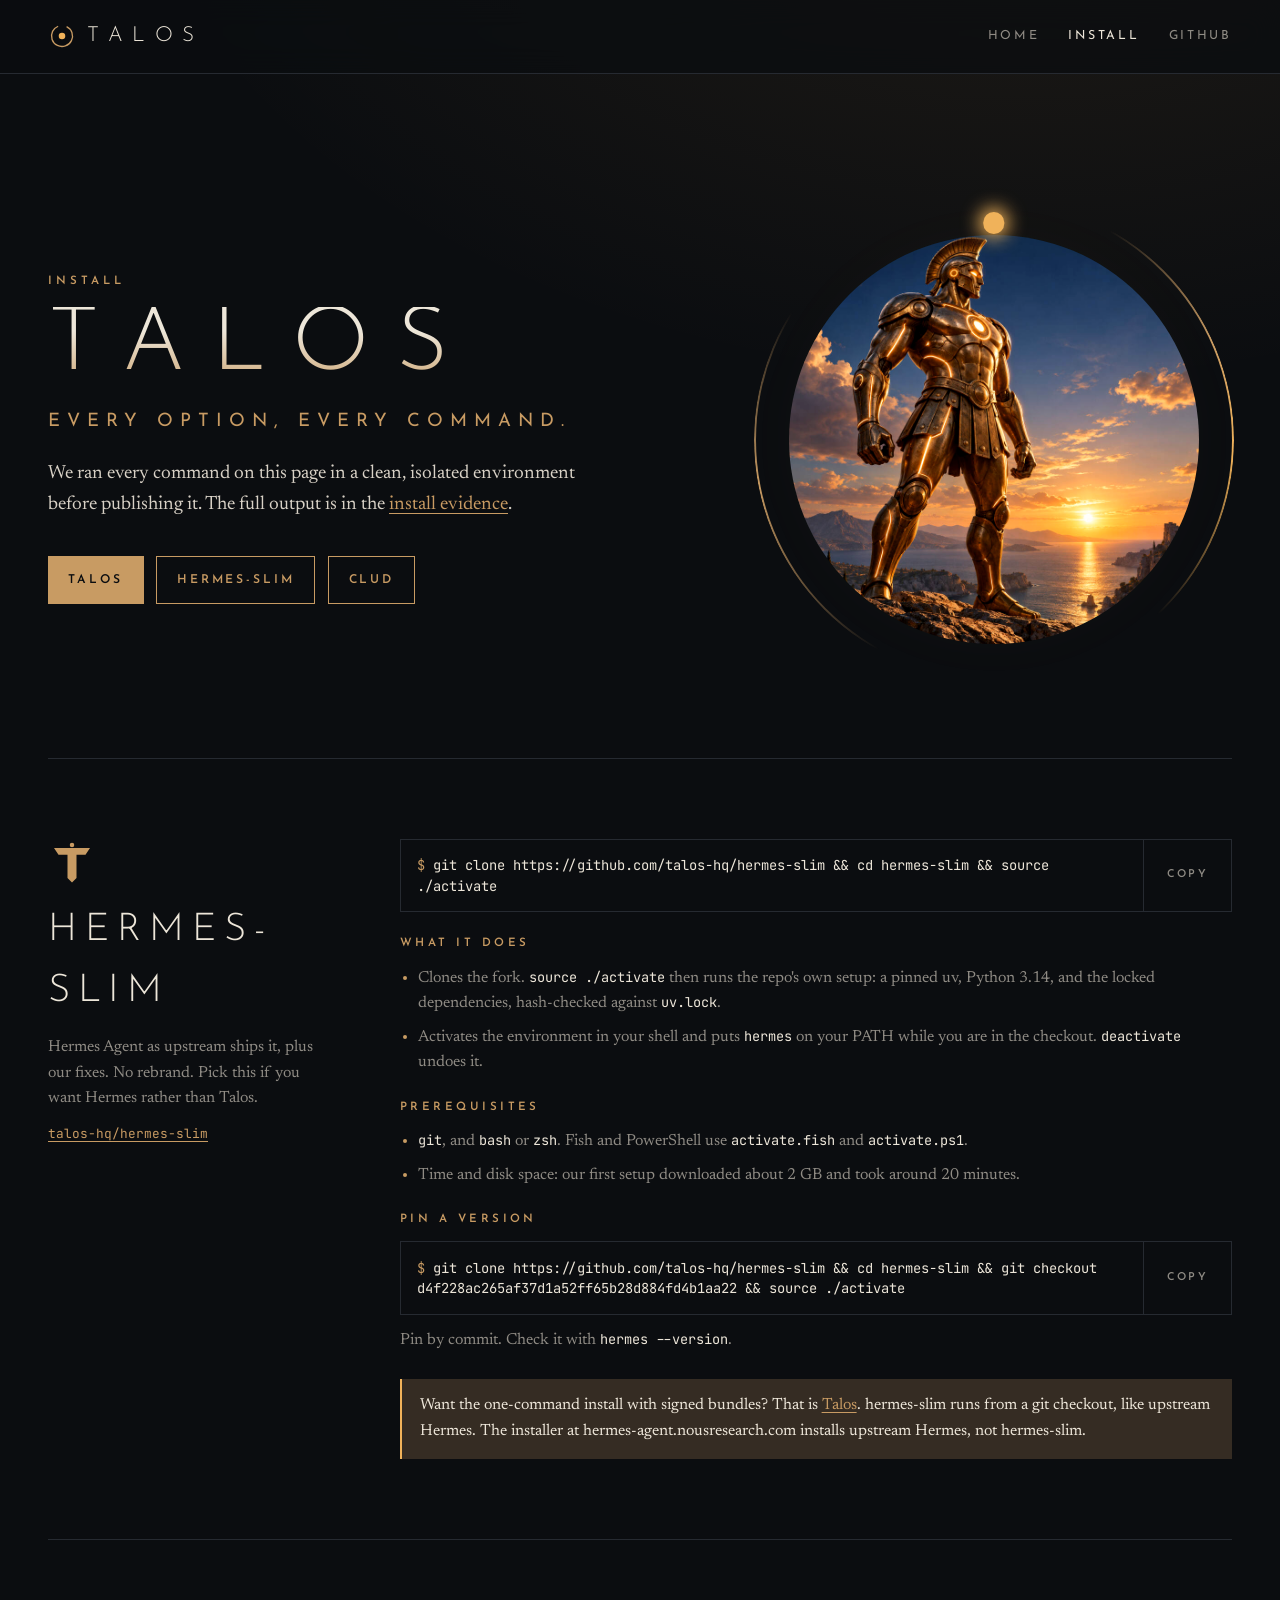
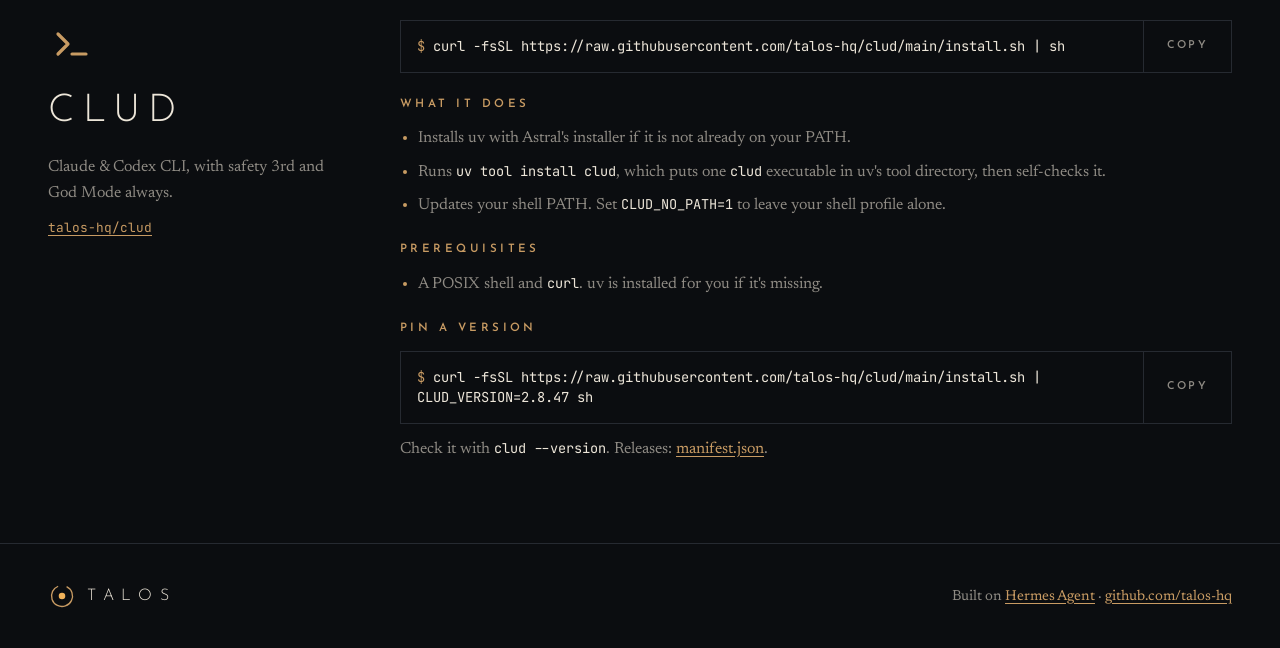
==== commit 586e55c0: "Install page: list hermes-slim as its own product" ====
--- a/install/index.html
+++ b/install/index.html
@@ -40,10 +40,10 @@
       <div>
         <p class="label">Install</p>
         <h1 style="margin-top:1.2rem;font-size:clamp(2.8rem,8vw,5.6rem)">TALOS</h1>
-        <p class="tag">Two commands. Both tested.</p>
+        <p class="tag">Every option, every command.</p>
         <p class="lede">We ran every command on this page in a clean, isolated environment before publishing it. The full output is in the <a href="https://github.com/talos-hq/talos-hq.github.io/blob/main/docs/install-evidence.md">install evidence</a>.</p>
         <div class="ctas">
-          <a class="btn solid" href="#agent">The agent</a>
+          <a class="btn solid" href="/#install">Talos</a><a class="btn" href="#hermes-slim">hermes-slim</a>
           <a class="btn" href="#clud">clud</a>
         </div>
       </div>
@@ -55,11 +55,11 @@
   </section>
 
   <div class="wrap">
-    <section class="install-block" id="agent" aria-labelledby="agent-title">
+    <section class="install-block" id="hermes-slim" aria-labelledby="slim-title">
       <aside class="reveal">
         <svg aria-hidden="true"><use href="/assets/icons.svg#t"/></svg>
-        <h2 id="agent-title">THE AGENT</h2>
-        <p>The agent that grows with you. Our fork of Hermes Agent by Nous Research, with our fixes on top and upstream merged in.</p>
+        <h2 id="slim-title">HERMES-SLIM</h2>
+        <p>Hermes Agent as upstream ships it, plus our fixes. No rebrand. Pick this if you want Hermes rather than Talos.</p>
         <p class="repo" style="font:.8rem var(--mono)"><a href="https://github.com/talos-hq/hermes-slim">talos-hq/hermes-slim</a></p>
       </aside>
       <div class="body reveal">
@@ -83,7 +83,7 @@
           <div class="cmd" style="margin-top:1rem"><pre data-prompt="$">git clone https://github.com/talos-hq/hermes-slim &amp;&amp; cd hermes-slim &amp;&amp; git checkout d4f228ac265af37d1a52ff65b28d884fd4b1aa22 &amp;&amp; source ./activate</pre><button type="button" data-copy>Copy</button></div>
           <p style="margin-top:.8rem;color:var(--stone);font-size:1rem">Pin by commit. Check it with <code>hermes --version</code>.</p>
         </div>
-        <p class="callout">A one-line installer that downloads a prebuilt, sha256-verified bundle is in progress. It goes on this page once a release ships the bundles it expects and we have tested it. The upstream installer at hermes-agent.nousresearch.com installs upstream Hermes, not Talos.</p>
+        <p class="callout">Want the one-command install with signed bundles? That is <a href="/#install">Talos</a>. hermes-slim runs from a git checkout, like upstream Hermes. The installer at hermes-agent.nousresearch.com installs upstream Hermes, not hermes-slim.</p>
       </div>
     </section>
 
--- a/assets/styles.css
+++ b/assets/styles.css
@@ -312,3 +312,48 @@
   .cmd { flex-direction: column; }
   .cmd button { border-left: 0; border-top: 1px solid var(--seam); padding-block: .8rem; }
 }
+
+@layer components {
+  /* The homepage's whole job: the install command, as big as the screen allows. */
+  .mega {
+    position: relative; isolation: isolate; overflow: clip;
+    min-height: min(100svh, 62rem); display: grid; align-items: center;
+    padding-block: clamp(3rem, 8vw, 6rem);
+    & .wrap { position: relative; z-index: 1; }
+    & h1 {
+      font-size: clamp(3rem, 10.5vw, 9.5rem); line-height: .92; font-weight: 300; letter-spacing: .02em;
+      margin-top: 1.4rem; color: var(--sandstone);
+      & span { background: linear-gradient(100deg, var(--ember), var(--bronze) 45%, var(--sandstone)); -webkit-background-clip: text; background-clip: text; color: transparent; }
+    }
+  }
+  .mega-art {
+    position: absolute; z-index: -1; right: -8vw; top: 50%; translate: 0 -50%;
+    width: min(62vw, 56rem); aspect-ratio: 1; border-radius: 50%; object-fit: cover; opacity: .32;
+    mask: radial-gradient(closest-side, #000 55%, transparent);
+  }
+  .mega-installer { max-width: none; margin-top: clamp(2rem, 5vw, 3.4rem); box-shadow: 0 0 0 1px var(--seam), 0 50px 120px -40px color-mix(in oklch, var(--ember) 45%, transparent); }
+  .installer:has(#os-unix:checked) .panel.unix { display: grid; animation: rise .35s var(--ease); }
+  .mega-cmd {
+    & pre { font: 500 clamp(1.05rem, 3.1vw, 2.35rem)/1.25 var(--mono); padding: clamp(1.1rem, 2.6vw, 2rem) clamp(1rem, 2.4vw, 1.8rem); letter-spacing: -.01em; }
+    & pre::before { color: var(--ember); }
+    & button { min-width: clamp(6rem, 12vw, 9rem); font-size: clamp(.75rem, 1.2vw, .95rem); color: var(--obsidian); background: var(--bronze); &:hover { background: var(--ember); } }
+  }
+  .mega-note { margin-top: 1.6rem; max-width: 46rem; font-size: clamp(1.05rem, 1.6vw, 1.3rem); color: color-mix(in oklch, var(--sandstone) 75%, var(--stone)); }
+
+  .deploy {
+    list-style: none; margin: 0; padding: 0; display: grid; grid-template-columns: repeat(3, 1fr); gap: 1px;
+    background: var(--seam); border: 1px solid var(--seam); counter-reset: d;
+    @media (max-width: 820px) { grid-template-columns: 1fr; }
+    & li { background: var(--obsidian); padding: 2rem 1.6rem; display: grid; gap: .8rem; align-content: start; counter-increment: d; }
+    & li::before { content: counter(d); font: 200 4.5rem/1 var(--display); color: var(--bronze); }
+    & h3 { font-size: 1.05rem; font-weight: 600; letter-spacing: .14em; text-transform: uppercase; }
+    & p { color: var(--stone); font-size: 1rem; }
+    & code { font: .85em var(--mono); color: var(--sandstone); }
+  }
+  .platforms {
+    display: flex; flex-wrap: wrap; gap: .8rem 2rem; margin-top: 2rem; color: var(--stone); font-size: .95rem;
+    & span { display: inline-flex; align-items: center; gap: .6rem; }
+    & svg { width: 18px; height: 18px; color: var(--bronze); }
+  }
+  .products.three { grid-template-columns: 1.3fr 1fr 1fr; @media (max-width: 980px) { grid-template-columns: 1fr; } }
+}
